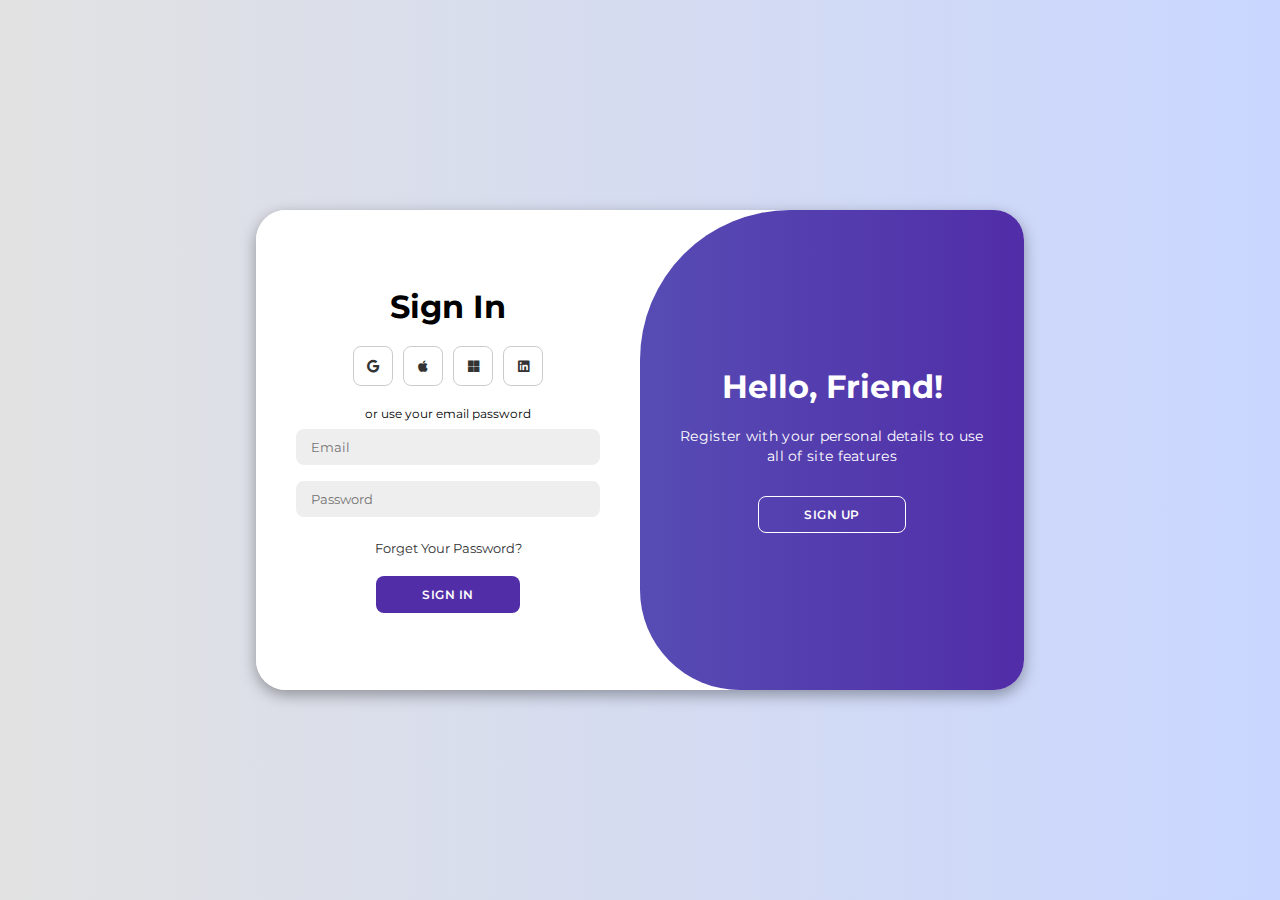
==== Login Page/index.html @ 781580f9 "Login page" ====
<!DOCTYPE html>
<html lang="en">
<head>
    <meta charset="UTF-8">
    <meta name="viewport" content="width=device-width, initial-scale=1.0">
    <link rel="stylesheet" href="https://cdnjs.cloudflare.com/ajax/libs/font-awesome/6.4.2/css/all.min.css">
    <link rel="stylesheet" href="style.css">
    <title>Modern Login Page | The Python Edition</title>
</head>
<body>

    <div class="container" id="container">
        <div class="form-container sign-up">
            <form>
                <h1>Create Account</h1>
                <div class="social-icons">
                    <a href="#" class="icon"><i class="fa-brands fa-google"></i></a>
                    <a href="#" class="icon"><i class="fa-brands fa-apple"></i></a>
                    <a href="#" class="icon"><i class="fa-brands fa-microsoft"></i></a>
                    <a href="#" class="icon"><i class="fa-brands fa-linkedin"></i></a>
                </div>
                <span>or use your email for registration</span>
                <input type="text" placeholder="Name">
                <input type="email" placeholder="Email">
                <input type="password" placeholder="Password">
                <button>Sign Up</button>
            </form>
        </div>
        <div class="form-container sign-in">
            <form>
                <h1>Sign In</h1>
                <div class="social-icons">
                    <a href="#" class="icon"><i class="fa-brands fa-google"></i></a>
                    <a href="#" class="icon"><i class="fa-brands fa-apple"></i></a>
                    <a href="#" class="icon"><i class="fa-brands fa-microsoft"></i></a>
                    <a href="#" class="icon"><i class="fa-brands fa-linkedin"></i></a>
                </div>
                <span>or use your email password</span>
                <input type="email" placeholder="Email">
                <input type="password" placeholder="Password">
                <a href="#">Forget Your Password?</a>
                <button>Sign In</button>
            </form>
        </div>
        <div class="toggle-container">
            <div class="toggle">
                <div class="toggle-panel toggle-left">
                    <h1>Welcome Back!</h1>
                    <p>Enter your personal details to use all the site features</p>
                    <button class="hidden"
                    id="login">Sign In</button>
                </div>
                <div class="toggle-panel toggle-right">
                    <h1>Hello, Friend!</h1>
                    <p>Register with your personal details to use all of site features</p>
                    <button class="hidden"
                    id="register">Sign Up</button>
                </div>
            </div>
        </div>
    </div>
    
    <script src="script.js"></script>
</body>
</html>
---- Login Page/style.css ----
@import url('https://fonts.googleapis.com/css2?family=Montserrat:wght@100;200;300;400;500&display=swap');

*{
    margin: 0;
    padding: 0;
    box-sizing: border-box;
    font-family: Montserrat, sans-serif;
}

body{
    background-color: #c9d6ff;
    background: linear-gradient(to right, #e2e2e2, #c9d6ff);
    display: flex;
    align-items: center;
    justify-content: center;
    flex-direction: column;
    height: 100vh;
}

.container{
    background-color: #fff;
    border-radius: 30px;
    box-shadow: 0 5px 15px rgba(0, 0, 0, 0.35);
    position: relative;
    overflow: hidden;
    width: 768px;
    max-width: 100%;
    min-height: 480px;
}

.container p{
    font-size: 14px;
    line-height: 20px;
    letter-spacing: 0.3px;
    margin: 20px 0;
}

.container span{
    font-size: 12px;
}

.container a{
    color: #333;
    font-size: 13px;
    text-decoration: none;
    margin: 15px 0 10px;
}

.container button{
    background-color: #512da8;
    color: #fff;
    font-size: 12px;
    padding: 10px 45px;
    border: 1px solid transparent;
    border-radius: 8px;
    font-weight: 600;
    letter-spacing: 0.5px;
    text-transform: uppercase;
    margin-top: 10px;
    cursor: pointer;
}

.container button.hidden{
    background-color: transparent;
    border-color: #fff;
}

.container form{
    background-color: #fff;
    display: flex;
    align-items: center;
    justify-content: center;
    flex-direction: column;
    padding: 0 40px;
    height: 100%;
}

.container input{
    background-color: #eee;
    border: none;
    margin: 8px 0;
    padding: 10px 15px;
    font-size: 13px;
    border-radius: 8px;
    width: 100%;
    outline: none;
}

.form-container{
    position: absolute;
    top: 0;
    height: 100%;
    transition: all 0.6s ease-in-out;
}

.sign-in{
    left: 0;
    width: 50%;
    z-index: 2;
}

.container.active .sign-in{
    transform: translateX(100%);
}

.sign-up{
    left: 0;
    width: 50%;
    opacity: 0;
    z-index: 1;
}

.container.active .sign-up{
    transform: translateX(100%);
    opacity: 1;
    z-index: 5;
    animation: move 0.6s;

}

@keyframes move {
    0%, 49.99%{
        opacity: 0;
        z-index: 1;

    }
    50%, 100%{
        opacity: 1;
        z-index: 5;
    }
    
}


.social-icons{
    margin: 20px 0;

}

.social-icons a{
    border: 1px solid #ccc;
    border-radius: 20%;
    display: inline-flex;
    justify-content: center;
    align-items: center;
    margin: 0 3px;
    width: 40px;
    height: 40px;
}

.toggle-container{
    position: absolute;
    top: 0;
    left: 50%;
    width: 50%;
    height: 100%;
    overflow: hidden;
    transition: all 0.6s ease-in-out;
    border-radius: 150px 0 0 100px;
    z-index: 1000;
}

.container.active .toggle-container{
    transform: translateX(-100%);
    border-radius: 0 150px 100px 0;
}

.toggle{
    background-color: #512da8;
    height: 100%;
    background: linear-gradient(to right, #5c6bc0, #512da8);
    color: #fff;
    position: relative;
    left: -100%;
    height: 100%;
    width: 200%;
    transform: translateX(0);
    transition: all 0.6s ease-in-out;
}

.container.active .toggle{
    transform: translateX(50%);

}

.toggle-panel{
    position: absolute;
    width: 50%;
    height: 100%;
    display: flex;
    align-items: center;
    justify-content: center;
    flex-direction: column;
    padding: 0 30px;
    text-align: center;
    top: 0;
    transform: translateX(0);
    transition: all 0.6s ease-in-out;
}

.toggle-left{
    transform: translateX(-200%);

}

.container.active .toggle-left{
    transform: translateX(0);
}


.toggle-right{
    right: 0;
    transform: translateX(0);
}

.container.active .toggle-right{
    transform: translateX(200%);
}
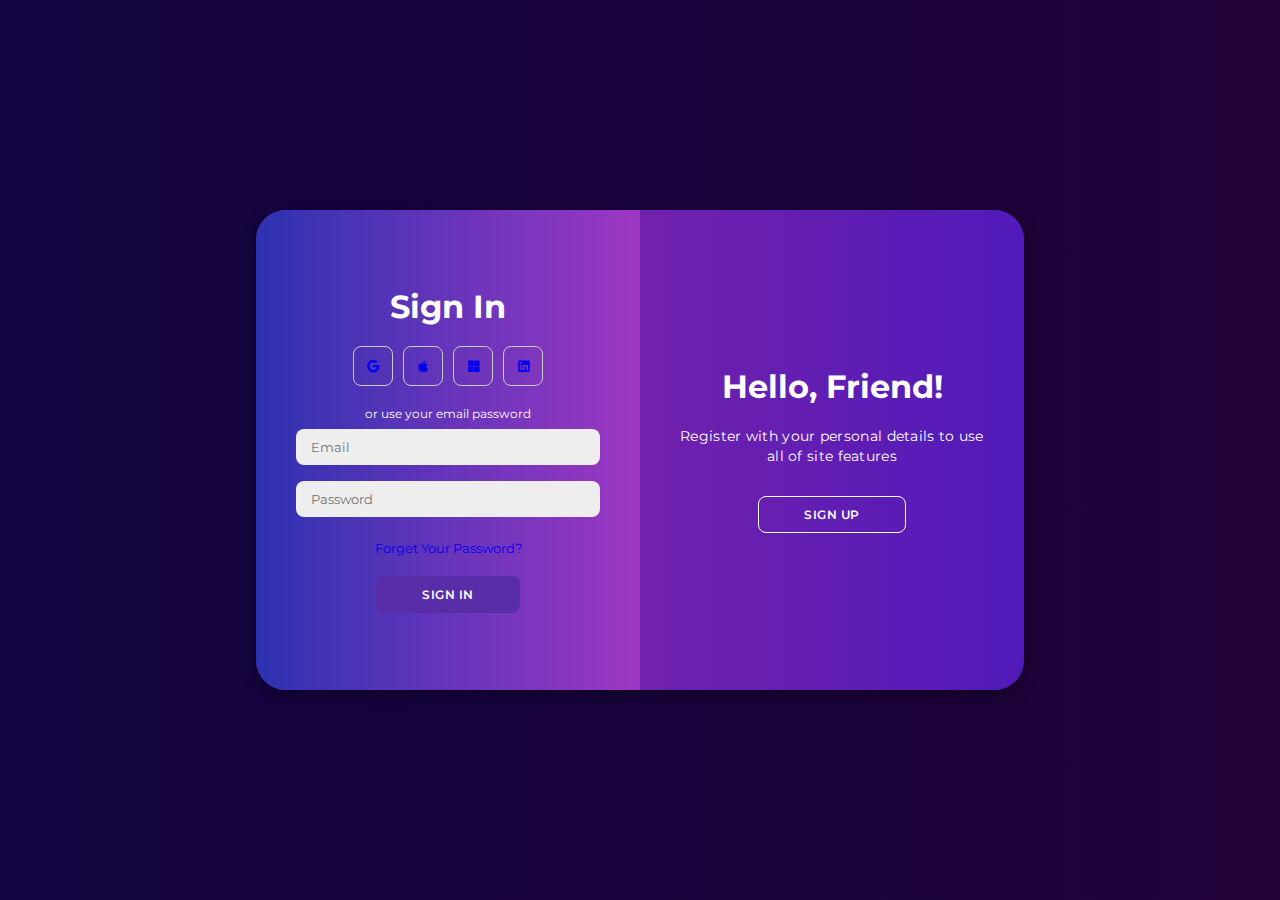
==== commit 4b16c534: "Title change" ====
--- a/Login Page/index.html
+++ b/Login Page/index.html
@@ -5,7 +5,7 @@
     <meta name="viewport" content="width=device-width, initial-scale=1.0">
     <link rel="stylesheet" href="https://cdnjs.cloudflare.com/ajax/libs/font-awesome/6.4.2/css/all.min.css">
     <link rel="stylesheet" href="style.css">
-    <title>Modern Login Page | The Python Edition</title>
+    <title>Modern Login Page</title>
 </head>
 <body>
 
--- a/Login Page/style.css
+++ b/Login Page/style.css
@@ -8,8 +8,8 @@
 }
 
 body{
-    background-color: #c9d6ff;
-    background: linear-gradient(to right, #e2e2e2, #c9d6ff);
+    background-color: #4f3ce2;
+    background: linear-gradient(to right, #120441, #200236);
     display: flex;
     align-items: center;
     justify-content: center;
@@ -18,7 +18,7 @@
 }
 
 .container{
-    background-color: #fff;
+    background-color: #2e32b1;
     border-radius: 30px;
     box-shadow: 0 5px 15px rgba(0, 0, 0, 0.35);
     position: relative;
@@ -29,6 +29,7 @@
 }
 
 .container p{
+    color: #fff;
     font-size: 14px;
     line-height: 20px;
     letter-spacing: 0.3px;
@@ -40,14 +41,14 @@
 }
 
 .container a{
-    color: #333;
     font-size: 13px;
     text-decoration: none;
     margin: 15px 0 10px;
 }
 
 .container button{
-    background-color: #512da8;
+    background-color: #5a2da8;
+    border-color: #fff;
     color: #fff;
     font-size: 12px;
     padding: 10px 45px;
@@ -66,7 +67,8 @@
 }
 
 .container form{
-    background-color: #fff;
+    background-color: #2e32b1;
+    background: linear-gradient(to right, #2e32b1, #9d37c3);
     display: flex;
     align-items: center;
     justify-content: center;
@@ -94,6 +96,7 @@
 }
 
 .sign-in{
+    color: #fff;
     left: 0;
     width: 50%;
     z-index: 2;
@@ -104,6 +107,7 @@
 }
 
 .sign-up{
+    color: #fff;
     left: 0;
     width: 50%;
     opacity: 0;
@@ -156,19 +160,19 @@
     height: 100%;
     overflow: hidden;
     transition: all 0.6s ease-in-out;
-    border-radius: 150px 0 0 100px;
+    border-radius: 0px 0 0 0px;
     z-index: 1000;
 }
 
 .container.active .toggle-container{
     transform: translateX(-100%);
-    border-radius: 0 150px 100px 0;
+    border-radius: 0 0px 0px 0;
 }
 
 .toggle{
     background-color: #512da8;
     height: 100%;
-    background: linear-gradient(to right, #5c6bc0, #512da8);
+    background: linear-gradient(to right, #92289e, #501aba);
     color: #fff;
     position: relative;
     left: -100%;
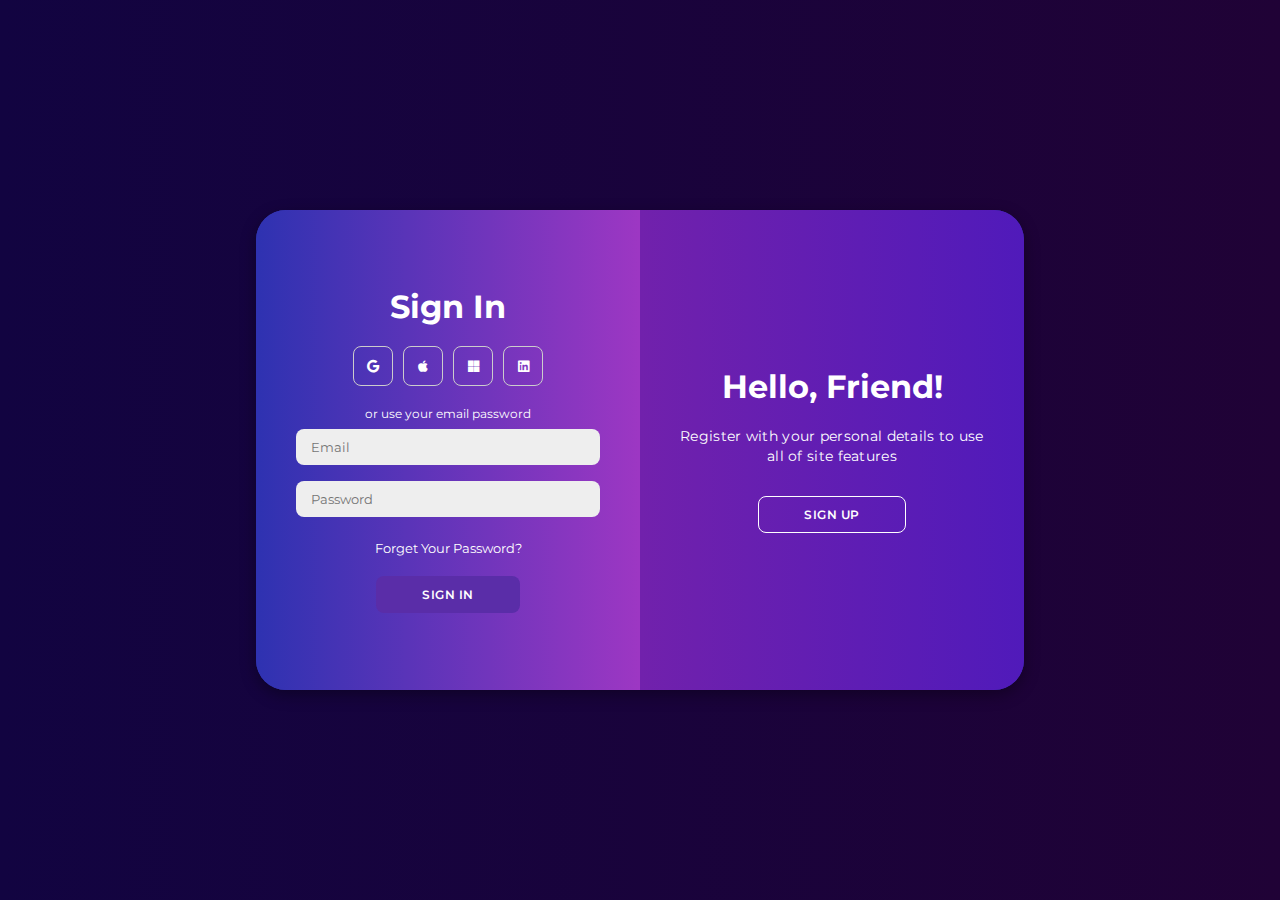
==== commit 95416486: "Functionality Added V3" ====
--- a/Login Page/index.html
+++ b/Login Page/index.html
@@ -14,10 +14,10 @@
             <form>
                 <h1>Create Account</h1>
                 <div class="social-icons">
-                    <a href="#" class="icon"><i class="fa-brands fa-google"></i></a>
-                    <a href="#" class="icon"><i class="fa-brands fa-apple"></i></a>
-                    <a href="#" class="icon"><i class="fa-brands fa-microsoft"></i></a>
-                    <a href="#" class="icon"><i class="fa-brands fa-linkedin"></i></a>
+                    <a href="https://accounts.google.com/v3/signin/identifier?hl=en-gb&ifkv=ARZ0qKIUnuICcCDtgM5oFvxwjbzShv8_Pbdj1xxzA9iO-FkAmQhWoYcFbAmH7L1e-rmpcBcekkGC-w&flowName=GlifWebSignIn&flowEntry=ServiceLogin&dsh=S-1090186391%3A1711210286528226&theme=mn&ddm=0" class="icon"><i class="fa-brands fa-google"></i></a>
+                    <a href="https://appleid.apple.com/" class="icon"><i class="fa-brands fa-apple"></i></a>
+                    <a href="https://login.microsoftonline.com/common/oauth2/v2.0/authorize?scope=service%3A%3Aaccount.microsoft.com%3A%3AMBI_SSL+openid+profile+offline_access&response_type=code&client_id=81feaced-5ddd-41e7-8bef-3e20a2689bb7&redirect_uri=https%3A%2F%2Faccount.microsoft.com%2Fauth%2Fcomplete-signin-oauth&client-request-id=8a04a544-a8d2-4422-b69a-557c31d3c0ac&x-client-SKU=MSAL.Desktop&x-client-Ver=4.58.1.0&x-client-OS=Windows+Server+2019+Datacenter&prompt=login&client_info=1&state=[base64]&msaoauth2=true&lc=1033&sso_reload=true" class="icon"><i class="fa-brands fa-microsoft"></i></a>
+                    <a href="https://in.linkedin.com/" class="icon"><i class="fa-brands fa-linkedin"></i></a>
                 </div>
                 <span>or use your email for registration</span>
                 <input type="text" placeholder="Name">
@@ -30,10 +30,10 @@
             <form>
                 <h1>Sign In</h1>
                 <div class="social-icons">
-                    <a href="#" class="icon"><i class="fa-brands fa-google"></i></a>
-                    <a href="#" class="icon"><i class="fa-brands fa-apple"></i></a>
-                    <a href="#" class="icon"><i class="fa-brands fa-microsoft"></i></a>
-                    <a href="#" class="icon"><i class="fa-brands fa-linkedin"></i></a>
+                    <a href="https://accounts.google.com/v3/signin/identifier?hl=en-gb&ifkv=ARZ0qKIUnuICcCDtgM5oFvxwjbzShv8_Pbdj1xxzA9iO-FkAmQhWoYcFbAmH7L1e-rmpcBcekkGC-w&flowName=GlifWebSignIn&flowEntry=ServiceLogin&dsh=S-1090186391%3A1711210286528226&theme=mn&ddm=0" class="icon"><i class="fa-brands fa-google"></i></a>
+                    <a href="https://appleid.apple.com/" class="icon"><i class="fa-brands fa-apple"></i></a>
+                    <a href="https://login.microsoftonline.com/common/oauth2/v2.0/authorize?scope=service%3A%3Aaccount.microsoft.com%3A%3AMBI_SSL+openid+profile+offline_access&response_type=code&client_id=81feaced-5ddd-41e7-8bef-3e20a2689bb7&redirect_uri=https%3A%2F%2Faccount.microsoft.com%2Fauth%2Fcomplete-signin-oauth&client-request-id=8a04a544-a8d2-4422-b69a-557c31d3c0ac&x-client-SKU=MSAL.Desktop&x-client-Ver=4.58.1.0&x-client-OS=Windows+Server+2019+Datacenter&prompt=login&client_info=1&state=[base64]&msaoauth2=true&lc=1033&sso_reload=true" class="icon"><i class="fa-brands fa-microsoft"></i></a>
+                    <a href="https://in.linkedin.com/" class="icon"><i class="fa-brands fa-linkedin"></i></a>
                 </div>
                 <span>or use your email password</span>
                 <input type="email" placeholder="Email">
--- a/Login Page/style.css
+++ b/Login Page/style.css
@@ -41,6 +41,7 @@
 }
 
 .container a{
+    color: #fff;
     font-size: 13px;
     text-decoration: none;
     margin: 15px 0 10px;
